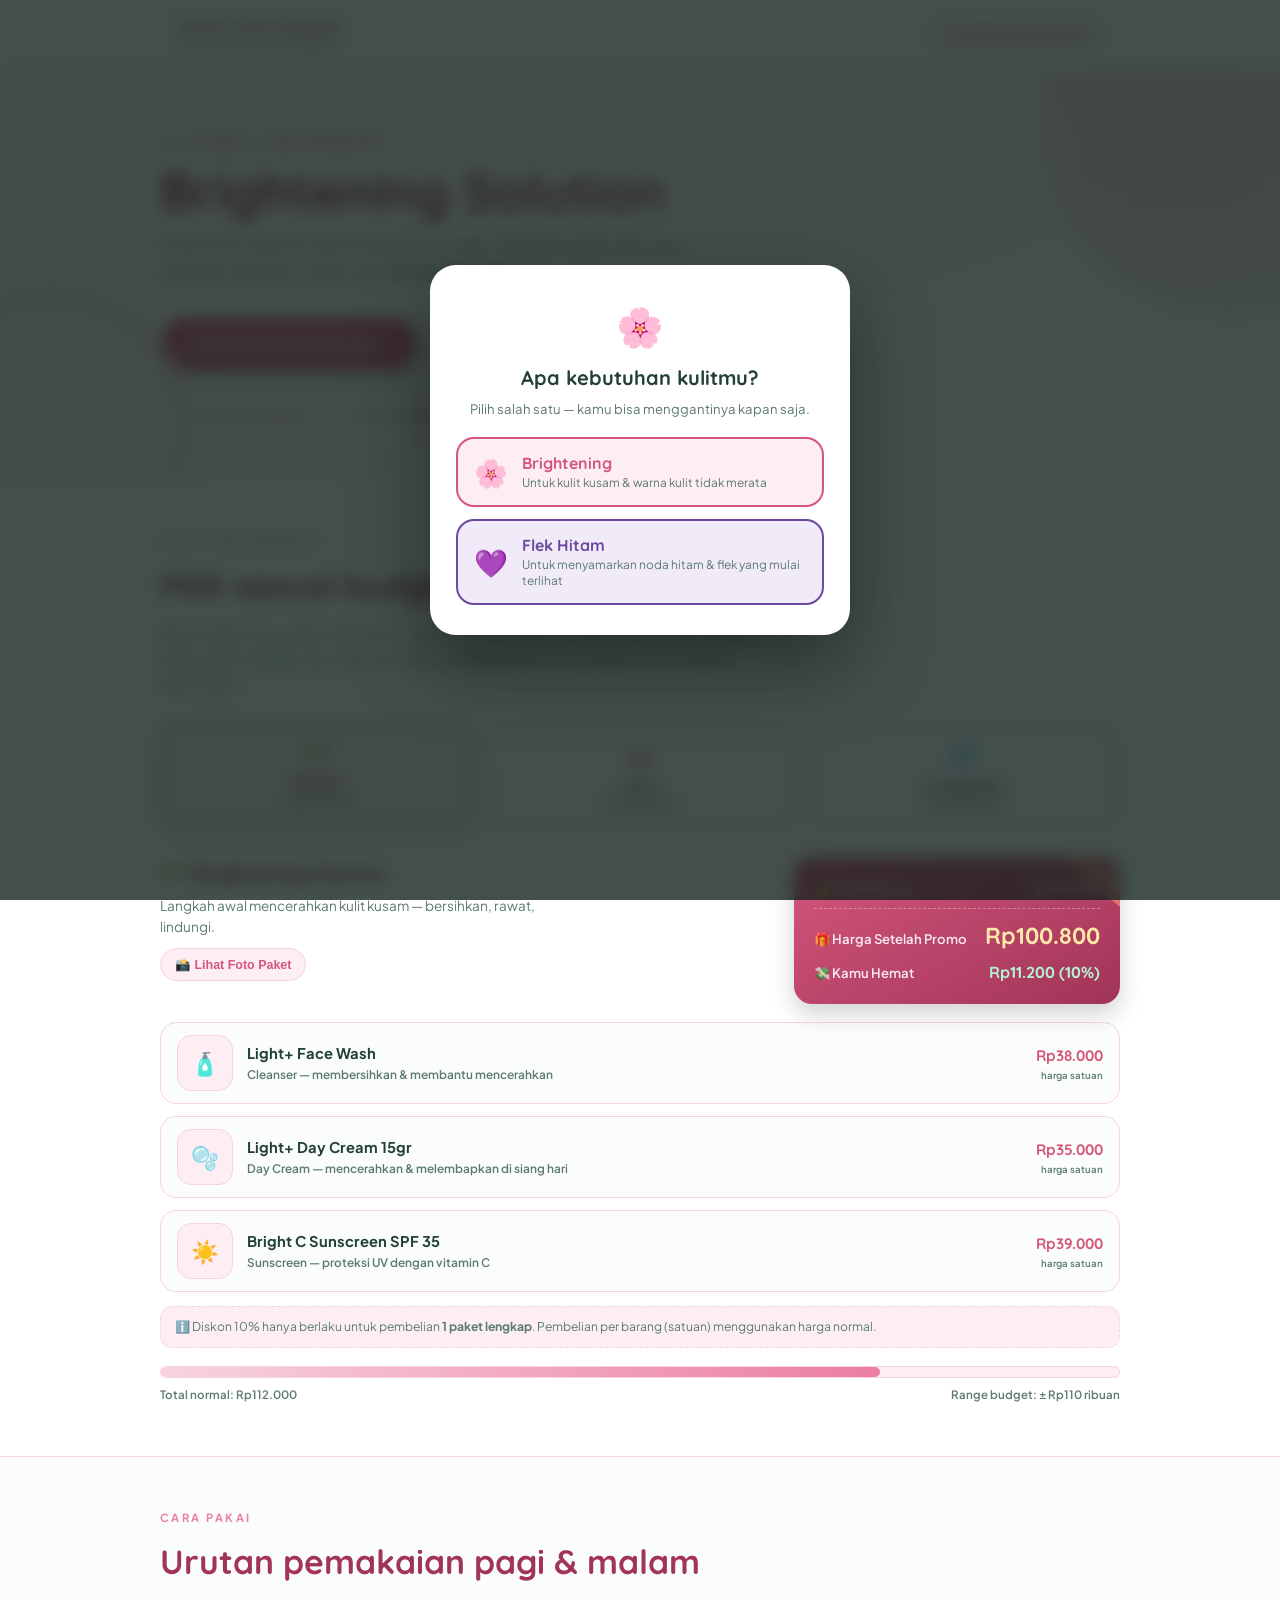
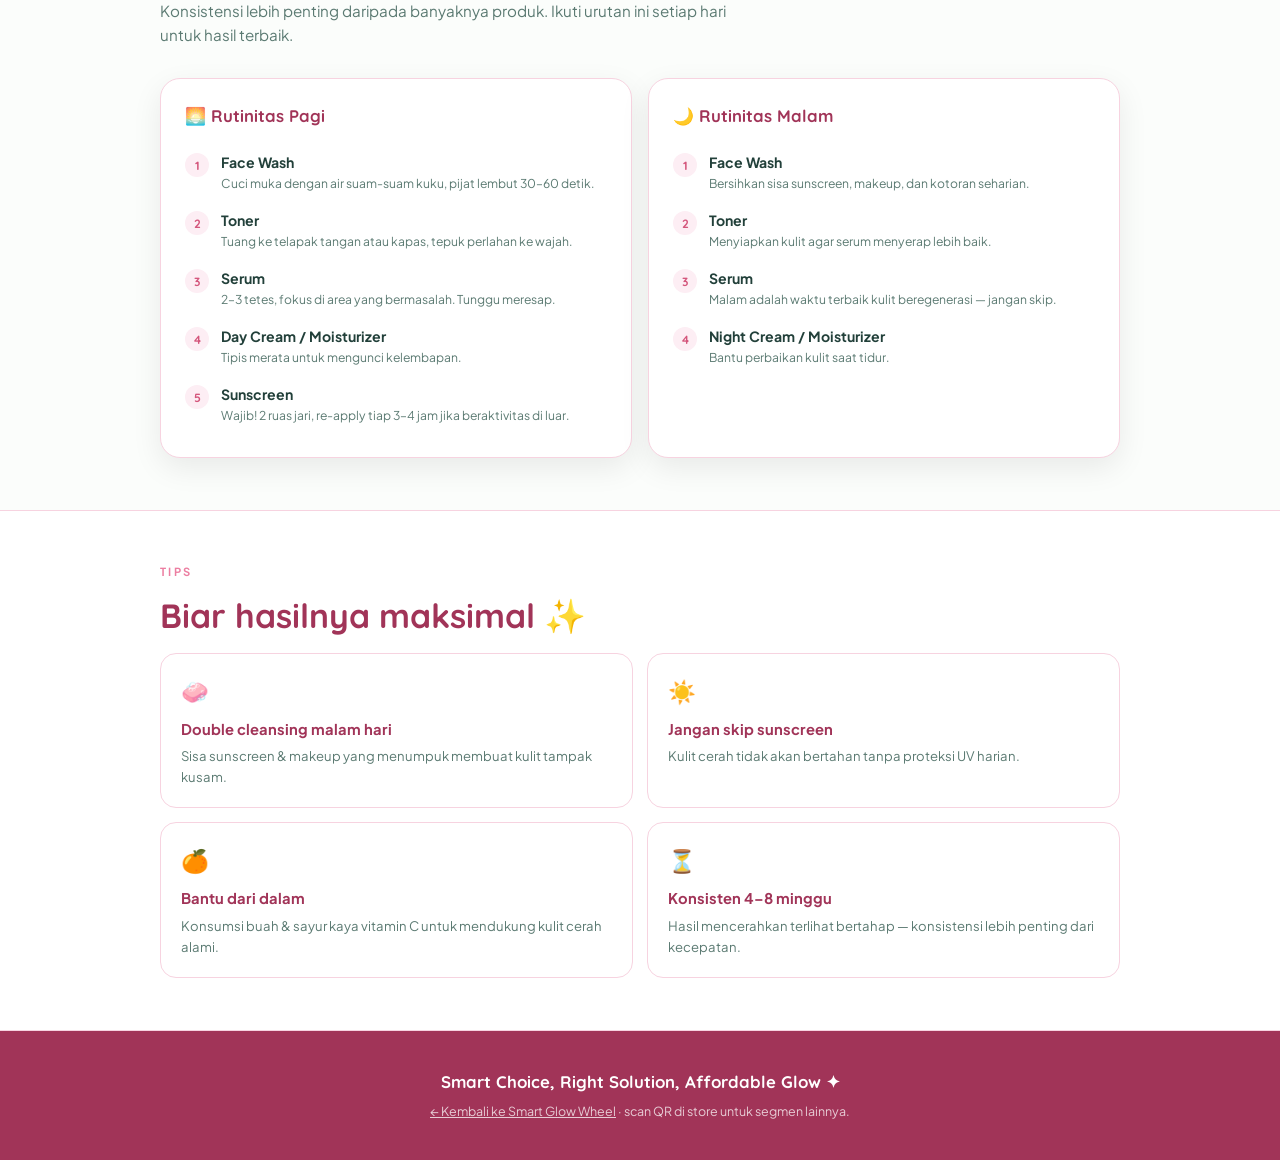
==== brightening.html @ 59bc7f4d "Smart Glow Budget: 4 segmen + popup brightening/flek hitam + promo 10%" ====
<!DOCTYPE html>
<html lang="id">
<head>
<meta charset="UTF-8">
<meta name="viewport" content="width=device-width, initial-scale=1.0">
<title>Brightening Solution — Smart Glow Budget</title>
<meta name="description" content="Rekomendasi paket skincare Wardah sesuai budget kamu — promo paket 10%.">
<link rel="preconnect" href="https://fonts.googleapis.com">
<link rel="preconnect" href="https://fonts.gstatic.com" crossorigin>
<link href="https://fonts.googleapis.com/css2?family=Quicksand:wght@500;600;700&family=Plus+Jakarta+Sans:wght@400;500;600;700;800&display=swap" rel="stylesheet">
<link rel="stylesheet" href="style.css">
</head>
<body data-segment="brightening" data-sub="brightening,flek-hitam">

<header>
  <div class="header-inner">
    <a class="brand" href="index.html">Smart Glow Budget<small>Skin Solution Series</small></a>
    <span class="header-tag"><span data-seg-emoji></span> <span data-seg-nama></span></span>
  </div>
</header>

<div class="hero">
  <div class="hero-inner">
    <span class="hero-eyebrow">Layer 1 · Skin Problem</span>
    <h1><span data-seg-nama></span></h1>
    <p class="lead"><span data-seg-desc></span>. Temukan paket skincare yang pas dengan kondisi kulit <strong>dan budget kamu</strong>.</p>
    <a href="#paket" class="hero-cta">Lihat Paket Rekomendasi ↓</a>
    <span class="promo-banner">🎉 Promo Paket <span data-promo-pct></span> OFF</span>
    <div class="hero-facts">
      <span class="fact">✓ Teruji dermatologis</span>
      <span class="fact">✓ Non-comedogenic</span>
      <span class="fact">✓ Halal & aman</span>
    </div>
  </div>
</div>

<section class="tiers" id="paket">
  <div class="wrap">
    <p class="sec-eyebrow">Paket Rekomendasi</p>
    <h2 class="sec-title">Pilih sesuai budget kamu</h2>
    <p class="sec-desc">Ketuk salah satu paket di bawah — semua produk disusun sesuai urutan pemakaian. Beli 1 paket lengkap dan dapatkan diskon <strong data-promo-pct></strong>! Ketuk foto produk untuk melihat lebih besar.</p>
    <div class="tier-tabs" id="tier-tabs" role="tablist" aria-label="Pilihan paket"></div>
    <div id="tier-panels"></div>
  </div>
</section>

<section>
  <div class="wrap">
    <p class="sec-eyebrow">Cara Pakai</p>
    <h2 class="sec-title">Urutan pemakaian pagi & malam</h2>
    <p class="sec-desc">Konsistensi lebih penting daripada banyaknya produk. Ikuti urutan ini setiap hari untuk hasil terbaik.</p>
    <div class="routine-grid">
      <div class="routine-card">
        <h3>🌅 Rutinitas Pagi</h3>
        <ol>
          <li><span><strong>Face Wash</strong><small>Cuci muka dengan air suam-suam kuku, pijat lembut 30–60 detik.</small></span></li>
          <li><span><strong>Toner</strong><small>Tuang ke telapak tangan atau kapas, tepuk perlahan ke wajah.</small></span></li>
          <li><span><strong>Serum</strong><small>2–3 tetes, fokus di area yang bermasalah. Tunggu meresap.</small></span></li>
          <li><span><strong>Day Cream / Moisturizer</strong><small>Tipis merata untuk mengunci kelembapan.</small></span></li>
          <li><span><strong>Sunscreen</strong><small>Wajib! 2 ruas jari, re-apply tiap 3–4 jam jika beraktivitas di luar.</small></span></li>
        </ol>
      </div>
      <div class="routine-card">
        <h3>🌙 Rutinitas Malam</h3>
        <ol>
          <li><span><strong>Face Wash</strong><small>Bersihkan sisa sunscreen, makeup, dan kotoran seharian.</small></span></li>
          <li><span><strong>Toner</strong><small>Menyiapkan kulit agar serum menyerap lebih baik.</small></span></li>
          <li><span><strong>Serum</strong><small>Malam adalah waktu terbaik kulit beregenerasi — jangan skip.</small></span></li>
          <li><span><strong>Night Cream / Moisturizer</strong><small>Bantu perbaikan kulit saat tidur.</small></span></li>
        </ol>
      </div>
    </div>
  </div>
</section>

<section style="background:#fff;border-top:1px solid var(--border);border-bottom:1px solid var(--border)">
  <div class="wrap">
    <p class="sec-eyebrow">Tips</p>
    <h2 class="sec-title">Biar hasilnya maksimal ✨</h2>
    <div class="tips-grid" id="tips-grid"></div>
  </div>
</section>

<footer>
  <div class="f-tag">Smart Choice, Right Solution, Affordable Glow ✦</div>
  <p><a href="index.html">← Kembali ke Smart Glow Wheel</a> · scan QR di store untuk segmen lainnya.</p>
</footer>

<div class="lightbox" id="lightbox">
  <div class="lb-card">
    <div class="lb-img"></div>
    <div class="lb-body">
      <h4 class="lb-title"></h4>
      <p class="lb-sub"></p>
      <div class="lb-price"></div>
      <button class="lb-close">Tutup</button>
    </div>
  </div>
</div>

<script src="data.js"></script>
<script src="app.js"></script>
</body>
</html>
---- style.css ----
/* ============ SMART GLOW BUDGET — SHARED STYLES ============ */
:root{
  --utama:#1f7a6d; --tua:#12564e; --muda:#e7f4ec; --border:#d3ebdd; --aksen:#2a9d8f;
  --cream:#fbfdfb; --ink:#22403a; --ink-soft:#5b7a72; --coral:#e2726e; --gold:#c98a2d;
  --radius:20px; --shadow:0 10px 30px rgba(0,0,0,.08);
}
*{margin:0;padding:0;box-sizing:border-box}
html{scroll-behavior:smooth}
body{font-family:'Plus Jakarta Sans',sans-serif;background:var(--cream);color:var(--ink);line-height:1.6;-webkit-font-smoothing:antialiased}
h1,h2,h3,.display{font-family:'Quicksand',sans-serif}

/* Header */
header{position:sticky;top:0;z-index:50;background:rgba(251,253,251,.88);backdrop-filter:blur(12px);border-bottom:1px solid var(--border)}
.header-inner{max-width:960px;margin:0 auto;padding:14px 20px;display:flex;align-items:center;justify-content:space-between;gap:10px}
.brand{font-family:'Quicksand',sans-serif;font-weight:700;font-size:1.05rem;color:var(--utama);text-decoration:none}
.brand small{display:block;font-size:.62rem;font-weight:600;letter-spacing:.22em;color:var(--ink-soft);text-transform:uppercase}
.header-tag{font-size:.7rem;font-weight:700;background:var(--muda);color:var(--utama);border:1px solid var(--border);padding:6px 12px;border-radius:999px;letter-spacing:.05em;white-space:nowrap}

/* Hero */
.hero{position:relative;overflow:hidden;background:linear-gradient(160deg,var(--muda) 0%,var(--cream) 70%);padding:52px 20px 44px}
.hero::before{content:"";position:absolute;top:-140px;right:-140px;width:380px;height:380px;border-radius:50%;background:radial-gradient(circle at 35% 35%,var(--aksen),var(--border));opacity:.35}
.hero::after{content:"";position:absolute;bottom:-90px;left:-90px;width:240px;height:240px;border-radius:50%;border:22px solid var(--border);opacity:.5}
.hero-inner{position:relative;max-width:960px;margin:0 auto}
.hero-eyebrow{display:inline-flex;align-items:center;gap:8px;font-size:.72rem;font-weight:700;letter-spacing:.2em;text-transform:uppercase;color:var(--utama);margin-bottom:12px}
.hero-eyebrow::before{content:"";width:26px;height:2px;background:var(--aksen);border-radius:2px}
.hero h1{font-size:clamp(2.1rem,7vw,3.2rem);font-weight:700;color:var(--tua);line-height:1.12;margin-bottom:12px}
.hero h1 em{font-style:normal;color:var(--aksen)}
.hero p.lead{max-width:540px;font-size:1rem;color:var(--ink-soft);margin-bottom:22px}
.hero-cta{display:inline-block;background:var(--utama);color:#fff;font-family:'Quicksand',sans-serif;font-weight:700;font-size:.95rem;padding:14px 28px;border-radius:999px;text-decoration:none;box-shadow:0 8px 20px rgba(0,0,0,.18);transition:transform .2s}
.hero-cta:hover{transform:translateY(-2px)}
.promo-banner{display:inline-flex;align-items:center;gap:8px;margin-left:10px;background:#fff;border:2px dashed var(--coral);color:var(--coral);font-weight:800;font-size:.82rem;padding:11px 18px;border-radius:999px}
.hero-facts{display:flex;flex-wrap:wrap;gap:10px;margin-top:26px}
.fact{background:#fff;border:1px solid var(--border);padding:9px 16px;border-radius:999px;font-size:.78rem;font-weight:600;color:var(--utama)}

/* Sections */
section{padding:52px 20px}
.wrap{max-width:960px;margin:0 auto}
.sec-eyebrow{font-size:.7rem;font-weight:700;letter-spacing:.22em;text-transform:uppercase;color:var(--aksen);margin-bottom:8px}
.sec-title{font-size:clamp(1.5rem,4.5vw,2.1rem);font-weight:700;color:var(--tua);margin-bottom:10px}
.sec-desc{color:var(--ink-soft);max-width:600px;margin-bottom:30px;font-size:.95rem}

/* Tier tabs */
.tiers{background:#fff;border-top:1px solid var(--border);border-bottom:1px solid var(--border)}
.tier-tabs{display:grid;grid-template-columns:repeat(3,1fr);gap:10px;margin-bottom:28px}
.tier-tab{cursor:pointer;border:2px solid var(--border);background:var(--cream);border-radius:var(--radius);padding:16px 10px;text-align:center;transition:all .22s;font-family:'Plus Jakarta Sans',sans-serif}
.tier-tab .t-icon{font-size:1.3rem;display:block;margin-bottom:6px}
.tier-tab .t-name{font-family:'Quicksand',sans-serif;font-weight:700;font-size:.98rem;color:var(--tua)}
.tier-tab .t-range{font-size:.68rem;color:var(--ink-soft);font-weight:600;margin-top:2px;display:block}
.tier-tab.active{border-color:var(--aksen);background:var(--muda);box-shadow:var(--shadow);transform:translateY(-3px)}
.tier-tab:focus-visible{outline:3px solid var(--aksen);outline-offset:2px}
.tier-panel{display:none;animation:fadeUp .35s ease}
.tier-panel.active{display:block}
@keyframes fadeUp{from{opacity:0;transform:translateY(10px)}to{opacity:1;transform:none}}

/* Panel head */
.panel-head{display:flex;flex-wrap:wrap;align-items:flex-start;justify-content:space-between;gap:14px;margin-bottom:18px}
.panel-head h3{font-size:1.3rem;color:var(--tua)}
.panel-head .p-note{font-size:.85rem;color:var(--ink-soft);max-width:430px;margin-top:4px}
.paket-foto-btn{display:inline-flex;align-items:center;gap:8px;margin-top:10px;background:var(--muda);border:1.5px solid var(--border);color:var(--utama);font-weight:700;font-size:.78rem;padding:8px 14px;border-radius:999px;cursor:pointer;transition:transform .15s}
.paket-foto-btn:hover{transform:translateY(-1px)}

/* Promo summary */
.promo-box{background:linear-gradient(150deg,var(--utama),var(--tua));color:#fff;border-radius:18px;padding:16px 20px;min-width:250px;box-shadow:0 10px 24px rgba(0,0,0,.18);position:relative;overflow:hidden}
.promo-box::after{content:"-10%";position:absolute;top:10px;right:-26px;background:var(--coral);color:#fff;font-family:'Quicksand',sans-serif;font-weight:700;font-size:.7rem;padding:3px 30px;transform:rotate(38deg)}
.promo-row{display:flex;justify-content:space-between;align-items:baseline;gap:18px;padding:3px 0;font-size:.82rem}
.promo-row .lbl{opacity:.9;font-weight:600}
.promo-row .val{font-family:'Quicksand',sans-serif;font-weight:700}
.promo-row.normal .val{text-decoration:line-through;text-decoration-thickness:2px;text-decoration-color:var(--coral);opacity:.75;font-size:.95rem}
.promo-row.promo{border-top:1px dashed rgba(255,255,255,.35);margin-top:4px;padding-top:8px}
.promo-row.promo .val{font-size:1.45rem;color:#ffe9a8}
.promo-row.hemat .val{color:#b6f3d2;font-size:1rem}

/* Products */
.products{display:grid;gap:12px}
.product{display:grid;grid-template-columns:56px 1fr auto;align-items:center;gap:14px;background:var(--cream);border:1px solid var(--border);border-radius:16px;padding:12px 16px}
.p-thumb{width:56px;height:56px;border-radius:14px;overflow:hidden;background:var(--muda);border:1.5px solid var(--border);cursor:zoom-in;display:flex;align-items:center;justify-content:center;font-size:1.4rem;position:relative;transition:transform .15s}
.p-thumb:hover{transform:scale(1.06)}
.p-thumb img{width:100%;height:100%;object-fit:cover;display:block}
.product .p-name{font-weight:700;font-size:.92rem;color:var(--ink)}
.product .p-role{font-size:.74rem;color:var(--ink-soft);font-weight:600}
.product .p-price{font-family:'Quicksand',sans-serif;font-weight:700;color:var(--utama);font-size:.95rem;white-space:nowrap;text-align:right}
.product .p-price small{display:block;font-family:'Plus Jakarta Sans',sans-serif;font-size:.6rem;font-weight:600;color:var(--ink-soft)}

.satuan-note{margin-top:14px;font-size:.76rem;color:var(--ink-soft);background:var(--muda);border:1px dashed var(--border);border-radius:12px;padding:10px 14px}

/* Budget bar */
.budget-bar{margin-top:18px;background:var(--muda);border-radius:999px;height:12px;overflow:hidden;border:1px solid var(--border)}
.budget-fill{height:100%;border-radius:999px;background:linear-gradient(90deg,var(--border),var(--aksen));width:0;transition:width .8s cubic-bezier(.22,1,.36,1)}
.budget-label{display:flex;justify-content:space-between;font-size:.72rem;color:var(--ink-soft);font-weight:600;margin-top:8px}

/* Routine */
.routine-grid{display:grid;gap:16px;grid-template-columns:1fr 1fr}
.routine-card{background:#fff;border:1px solid var(--border);border-radius:var(--radius);padding:24px;box-shadow:var(--shadow)}
.routine-card h3{display:flex;align-items:center;gap:10px;font-size:1.05rem;color:var(--tua);margin-bottom:14px}
.routine-card ol{list-style:none;counter-reset:step}
.routine-card li{counter-increment:step;display:flex;gap:12px;align-items:flex-start;padding:8px 0;font-size:.88rem}
.routine-card li::before{content:counter(step);flex:0 0 24px;height:24px;background:var(--muda);color:var(--utama);border-radius:50%;display:flex;align-items:center;justify-content:center;font-family:'Quicksand',sans-serif;font-weight:700;font-size:.75rem;margin-top:2px}
.routine-card li span small{display:block;color:var(--ink-soft);font-size:.76rem}

/* Tips */
.tips-grid{display:grid;gap:14px;grid-template-columns:repeat(2,1fr)}
.tip{background:#fff;border:1px solid var(--border);border-radius:16px;padding:20px}
.tip .tip-ico{font-size:1.4rem;margin-bottom:8px;display:block}
.tip h4{font-size:.92rem;color:var(--tua);margin-bottom:4px}
.tip p{font-size:.82rem;color:var(--ink-soft)}

/* Footer */
footer{background:var(--tua);color:#fff;padding:38px 20px;text-align:center}
footer .f-tag{font-family:'Quicksand',sans-serif;font-weight:700;font-size:1.05rem;margin-bottom:6px}
footer p{font-size:.78rem;opacity:.75}
footer a{color:#fff}

/* Lightbox */
.lightbox{position:fixed;inset:0;background:rgba(15,30,27,.82);backdrop-filter:blur(6px);display:none;align-items:center;justify-content:center;z-index:200;padding:24px}
.lightbox.open{display:flex;animation:lbFade .25s ease}
@keyframes lbFade{from{opacity:0}to{opacity:1}}
.lb-card{background:#fff;border-radius:22px;max-width:420px;width:100%;overflow:hidden;box-shadow:0 30px 80px rgba(0,0,0,.4);animation:lbPop .28s cubic-bezier(.22,1,.36,1)}
@keyframes lbPop{from{transform:scale(.9);opacity:0}to{transform:scale(1);opacity:1}}
.lb-img{width:100%;aspect-ratio:1/1;background:var(--muda);display:flex;align-items:center;justify-content:center;font-size:4rem}
.lb-img img{width:100%;height:100%;object-fit:cover;display:block}
.lb-body{padding:16px 20px 20px;text-align:center}
.lb-body h4{font-family:'Quicksand',sans-serif;font-size:1.05rem;color:var(--tua)}
.lb-body p{font-size:.8rem;color:var(--ink-soft);margin-top:2px}
.lb-body .lb-price{font-family:'Quicksand',sans-serif;font-weight:700;color:var(--utama);font-size:1.1rem;margin-top:8px}
.lb-close{margin-top:14px;background:var(--utama);color:#fff;border:none;font-family:'Quicksand',sans-serif;font-weight:700;font-size:.85rem;padding:10px 26px;border-radius:999px;cursor:pointer}

/* Landing wheel */
.landing{min-height:100vh;display:flex;flex-direction:column;align-items:center;justify-content:center;padding:40px 20px;background:linear-gradient(165deg,#e8f4ee,#fdf1f5 50%,#eef2fa);text-align:center}
.landing h1{font-size:clamp(1.9rem,6vw,3rem);color:#22403a}
.landing .sub{color:#5b7a72;max-width:480px;margin:10px auto 30px;font-size:.95rem}
.wheel-box{position:relative;width:min(420px,88vw)}
.wheel-box svg{width:100%;height:auto;display:block;filter:drop-shadow(0 14px 30px rgba(0,0,0,.15))}
.wheel-rot{transform-origin:50% 50%;transition:transform 4s cubic-bezier(.15,.9,.25,1)}
.seg{cursor:pointer;transition:opacity .2s}
.seg:hover{opacity:.85}
.spin-btn{position:absolute;left:50%;top:50%;transform:translate(-50%,-50%);width:26%;aspect-ratio:1;border-radius:50%;border:none;background:#fff;font-family:'Quicksand',sans-serif;font-weight:700;color:#1f7a6d;font-size:clamp(.7rem,2.4vw,.95rem);cursor:pointer;box-shadow:0 6px 18px rgba(0,0,0,.18);line-height:1.2}
.spin-btn:hover{background:#f2faf6}
.landing .hint{margin-top:22px;font-size:.8rem;color:#5b7a72}
.seg-links{display:flex;flex-wrap:wrap;gap:10px;justify-content:center;margin-top:26px}
.seg-link{text-decoration:none;font-weight:700;font-size:.8rem;padding:10px 18px;border-radius:999px;border:2px solid transparent;color:#fff}

@media(max-width:640px){
  .routine-grid,.tips-grid{grid-template-columns:1fr}
  .tier-tab{padding:12px 6px}
  .tier-tab .t-name{font-size:.84rem}
  .tier-tab .t-range{font-size:.6rem}
  .product{grid-template-columns:46px 1fr auto;padding:10px 12px}
  .p-thumb{width:46px;height:46px}
  .promo-box{width:100%}
  .panel-head{flex-direction:column}
}
@media(prefers-reduced-motion:reduce){*{animation:none!important;transition:none!important}}


/* Sub-segment chooser (Brightening ⇄ Flek Hitam) */
.sub-chooser{position:fixed;inset:0;background:rgba(15,30,27,.78);backdrop-filter:blur(8px);display:none;align-items:center;justify-content:center;z-index:300;padding:24px}
.sub-chooser.open{display:flex;animation:lbFade .25s ease}
.sc-card{background:#fff;border-radius:26px;max-width:420px;width:100%;padding:30px 26px;text-align:center;box-shadow:0 30px 80px rgba(0,0,0,.4);animation:lbPop .3s cubic-bezier(.22,1,.36,1)}
.sc-emoji{font-size:2.4rem;margin-bottom:6px}
.sc-card h3{font-family:'Quicksand',sans-serif;font-size:1.25rem;color:#22403a}
.sc-card p{font-size:.82rem;color:#5b7a72;margin:4px 0 18px}
.sc-opts{display:grid;gap:12px}
.sc-opt{display:flex;align-items:center;gap:14px;text-align:left;background:var(--cm);border:2.5px solid var(--c);border-radius:18px;padding:14px 16px;cursor:pointer;font-family:'Plus Jakarta Sans',sans-serif;transition:transform .15s, box-shadow .15s}
.sc-opt:hover{transform:translateY(-2px);box-shadow:0 8px 20px rgba(0,0,0,.12)}
.sc-ico{font-size:1.7rem}
.sc-txt b{display:block;font-family:'Quicksand',sans-serif;font-size:1rem;color:var(--c)}
.sc-txt small{font-size:.74rem;color:#5b7a72;line-height:1.35;display:block;margin-top:2px}
.sub-switch{display:inline-flex;align-items:center;gap:6px;margin-top:18px;background:#fff;border:2px dashed var(--aksen);color:var(--utama);font-family:'Plus Jakarta Sans',sans-serif;font-weight:700;font-size:.8rem;padding:10px 16px;border-radius:999px;cursor:pointer;transition:transform .15s}
.sub-switch:hover{transform:translateY(-1px)}
.sub-switch b{font-weight:800}
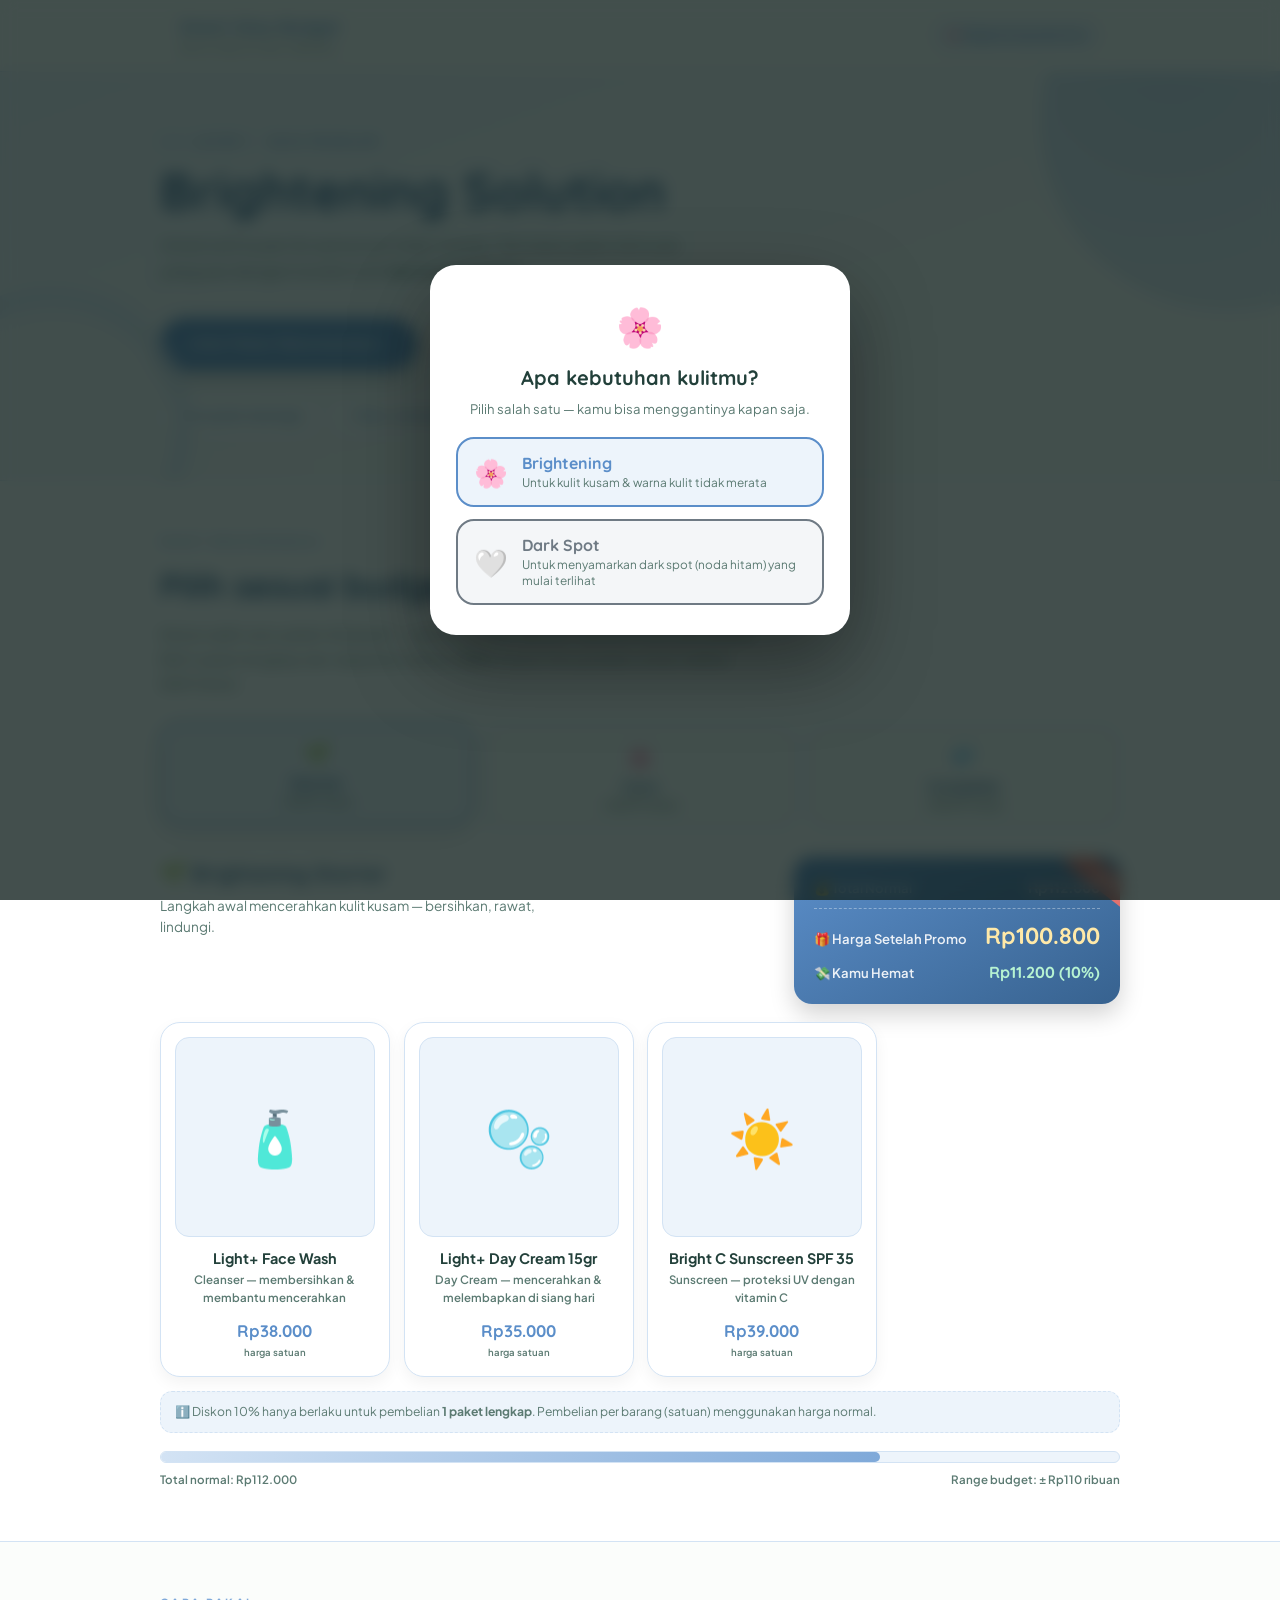
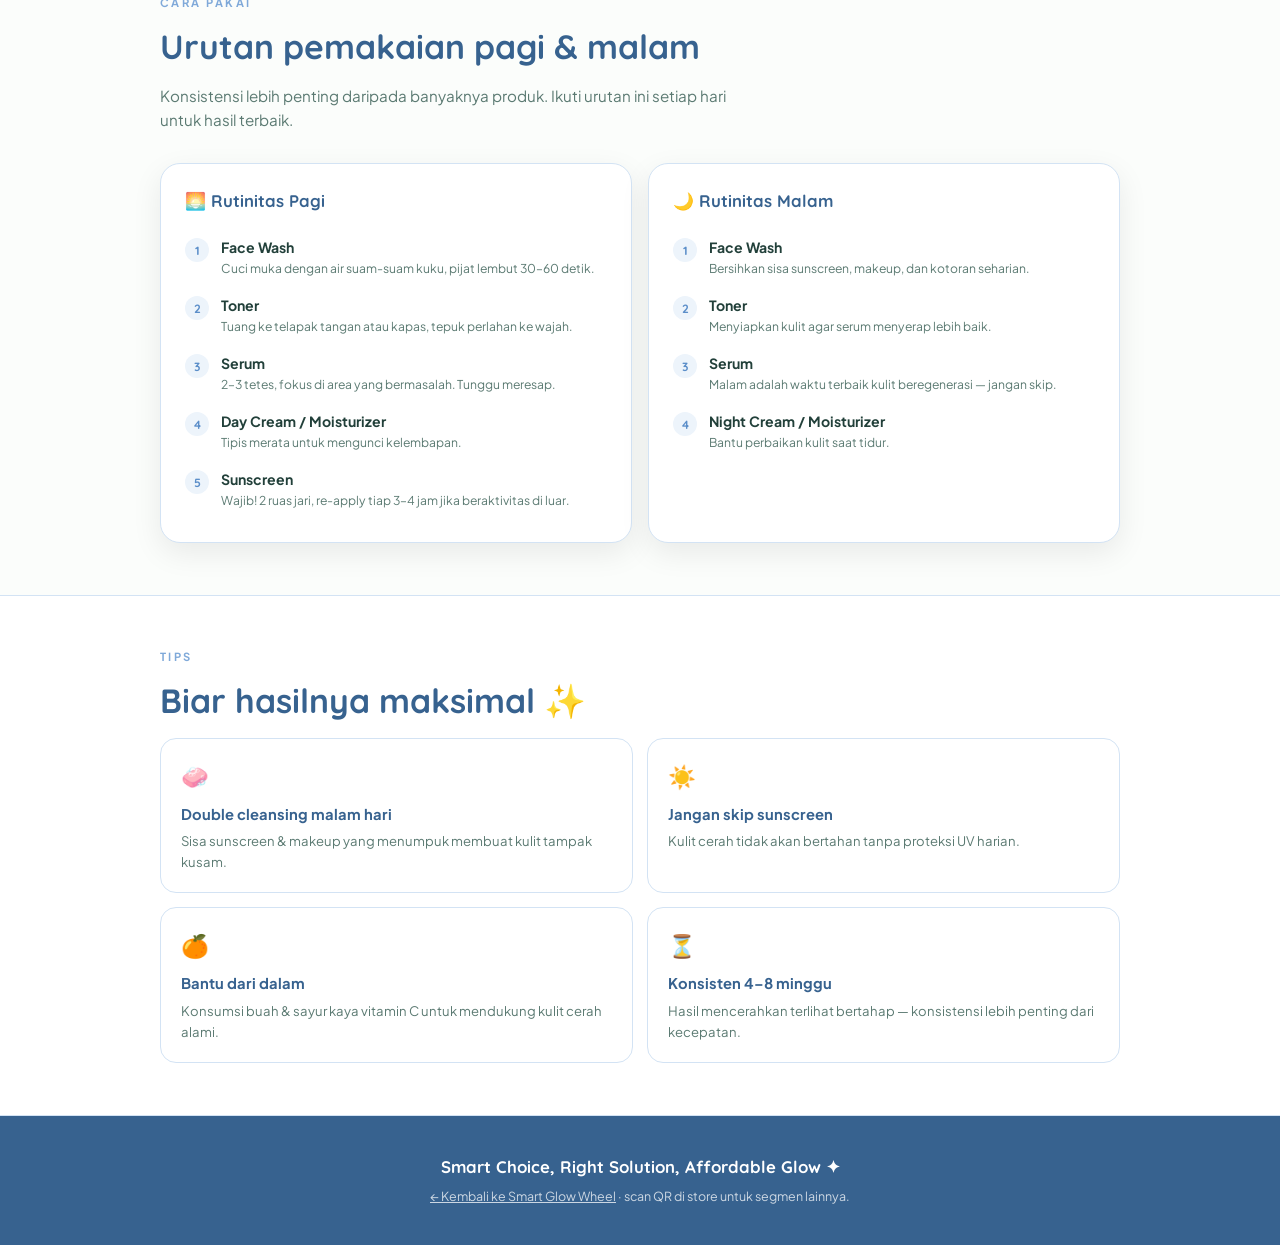
==== commit 334153f9: "rename flek hitam jadi dark spot" ====
--- a/brightening.html
+++ b/brightening.html
@@ -10,7 +10,7 @@
 <link href="https://fonts.googleapis.com/css2?family=Quicksand:wght@500;600;700&family=Plus+Jakarta+Sans:wght@400;500;600;700;800&display=swap" rel="stylesheet">
 <link rel="stylesheet" href="style.css">
 </head>
-<body data-segment="brightening" data-sub="brightening,flek-hitam">
+<body data-segment="brightening" data-sub="brightening,dark-spot">
 
 <header>
   <div class="header-inner">
--- a/style.css
+++ b/style.css
@@ -56,8 +56,6 @@
 .panel-head{display:flex;flex-wrap:wrap;align-items:flex-start;justify-content:space-between;gap:14px;margin-bottom:18px}
 .panel-head h3{font-size:1.3rem;color:var(--tua)}
 .panel-head .p-note{font-size:.85rem;color:var(--ink-soft);max-width:430px;margin-top:4px}
-.paket-foto-btn{display:inline-flex;align-items:center;gap:8px;margin-top:10px;background:var(--muda);border:1.5px solid var(--border);color:var(--utama);font-weight:700;font-size:.78rem;padding:8px 14px;border-radius:999px;cursor:pointer;transition:transform .15s}
-.paket-foto-btn:hover{transform:translateY(-1px)}
 
 /* Promo summary */
 .promo-box{background:linear-gradient(150deg,var(--utama),var(--tua));color:#fff;border-radius:18px;padding:16px 20px;min-width:250px;box-shadow:0 10px 24px rgba(0,0,0,.18);position:relative;overflow:hidden}
@@ -71,14 +69,32 @@
 .promo-row.hemat .val{color:#b6f3d2;font-size:1rem}
 
 /* Products */
-.products{display:grid;gap:12px}
-.product{display:grid;grid-template-columns:56px 1fr auto;align-items:center;gap:14px;background:var(--cream);border:1px solid var(--border);border-radius:16px;padding:12px 16px}
-.p-thumb{width:56px;height:56px;border-radius:14px;overflow:hidden;background:var(--muda);border:1.5px solid var(--border);cursor:zoom-in;display:flex;align-items:center;justify-content:center;font-size:1.4rem;position:relative;transition:transform .15s}
-.p-thumb:hover{transform:scale(1.06)}
-.p-thumb img{width:100%;height:100%;object-fit:cover;display:block}
-.product .p-name{font-weight:700;font-size:.92rem;color:var(--ink)}
-.product .p-role{font-size:.74rem;color:var(--ink-soft);font-weight:600}
-.product .p-price{font-family:'Quicksand',sans-serif;font-weight:700;color:var(--utama);font-size:.95rem;white-space:nowrap;text-align:right}
+.products{display:grid;grid-template-columns:repeat(auto-fill,minmax(210px,1fr));gap:14px}
+.product{
+  display:flex;flex-direction:column;text-align:center;
+  background:#fff;border:1.5px solid var(--border);border-radius:20px;
+  padding:14px 14px 16px;box-shadow:0 6px 16px rgba(0,0,0,.05);
+  opacity:0;
+  transition:transform .2s, box-shadow .2s;
+}
+.product:hover{transform:translateY(-4px);box-shadow:0 14px 28px rgba(0,0,0,.10)}
+.product.pop{animation:cardPop .5s cubic-bezier(.22,1,.36,1) both}
+@keyframes cardPop{
+  from{opacity:0;transform:translateY(18px) scale(.9)}
+  60%{opacity:1;transform:translateY(-3px) scale(1.02)}
+  to{opacity:1;transform:translateY(0) scale(1)}
+}
+.p-thumb{
+  width:100%;aspect-ratio:1/1;border-radius:14px;overflow:hidden;
+  background:var(--muda);border:1.5px solid var(--border);
+  cursor:zoom-in;display:flex;align-items:center;justify-content:center;
+  font-size:3.4rem;position:relative;transition:transform .2s;margin-bottom:12px;
+}
+.product:hover .p-thumb{transform:scale(1.03)}
+.p-thumb img{width:100%;height:100%;object-fit:contain;display:block;padding:8px;background:#fff}
+.product .p-name{font-weight:700;font-size:.9rem;color:var(--ink);line-height:1.35}
+.product .p-role{font-size:.72rem;color:var(--ink-soft);font-weight:600;margin-top:3px;flex:1}
+.product .p-price{font-family:'Quicksand',sans-serif;font-weight:700;color:var(--utama);font-size:1.05rem;margin-top:10px}
 .product .p-price small{display:block;font-family:'Plus Jakarta Sans',sans-serif;font-size:.6rem;font-weight:600;color:var(--ink-soft)}
 
 .satuan-note{margin-top:14px;font-size:.76rem;color:var(--ink-soft);background:var(--muda);border:1px dashed var(--border);border-radius:12px;padding:10px 14px}
@@ -144,8 +160,12 @@
   .tier-tab{padding:12px 6px}
   .tier-tab .t-name{font-size:.84rem}
   .tier-tab .t-range{font-size:.6rem}
-  .product{grid-template-columns:46px 1fr auto;padding:10px 12px}
-  .p-thumb{width:46px;height:46px}
+  .products{grid-template-columns:repeat(2,1fr);gap:10px}
+  .product{padding:10px 10px 12px;border-radius:16px}
+  .p-thumb{font-size:2.4rem;margin-bottom:8px}
+  .product .p-name{font-size:.78rem}
+  .product .p-role{font-size:.64rem}
+  .product .p-price{font-size:.9rem}
   .promo-box{width:100%}
   .panel-head{flex-direction:column}
 }
